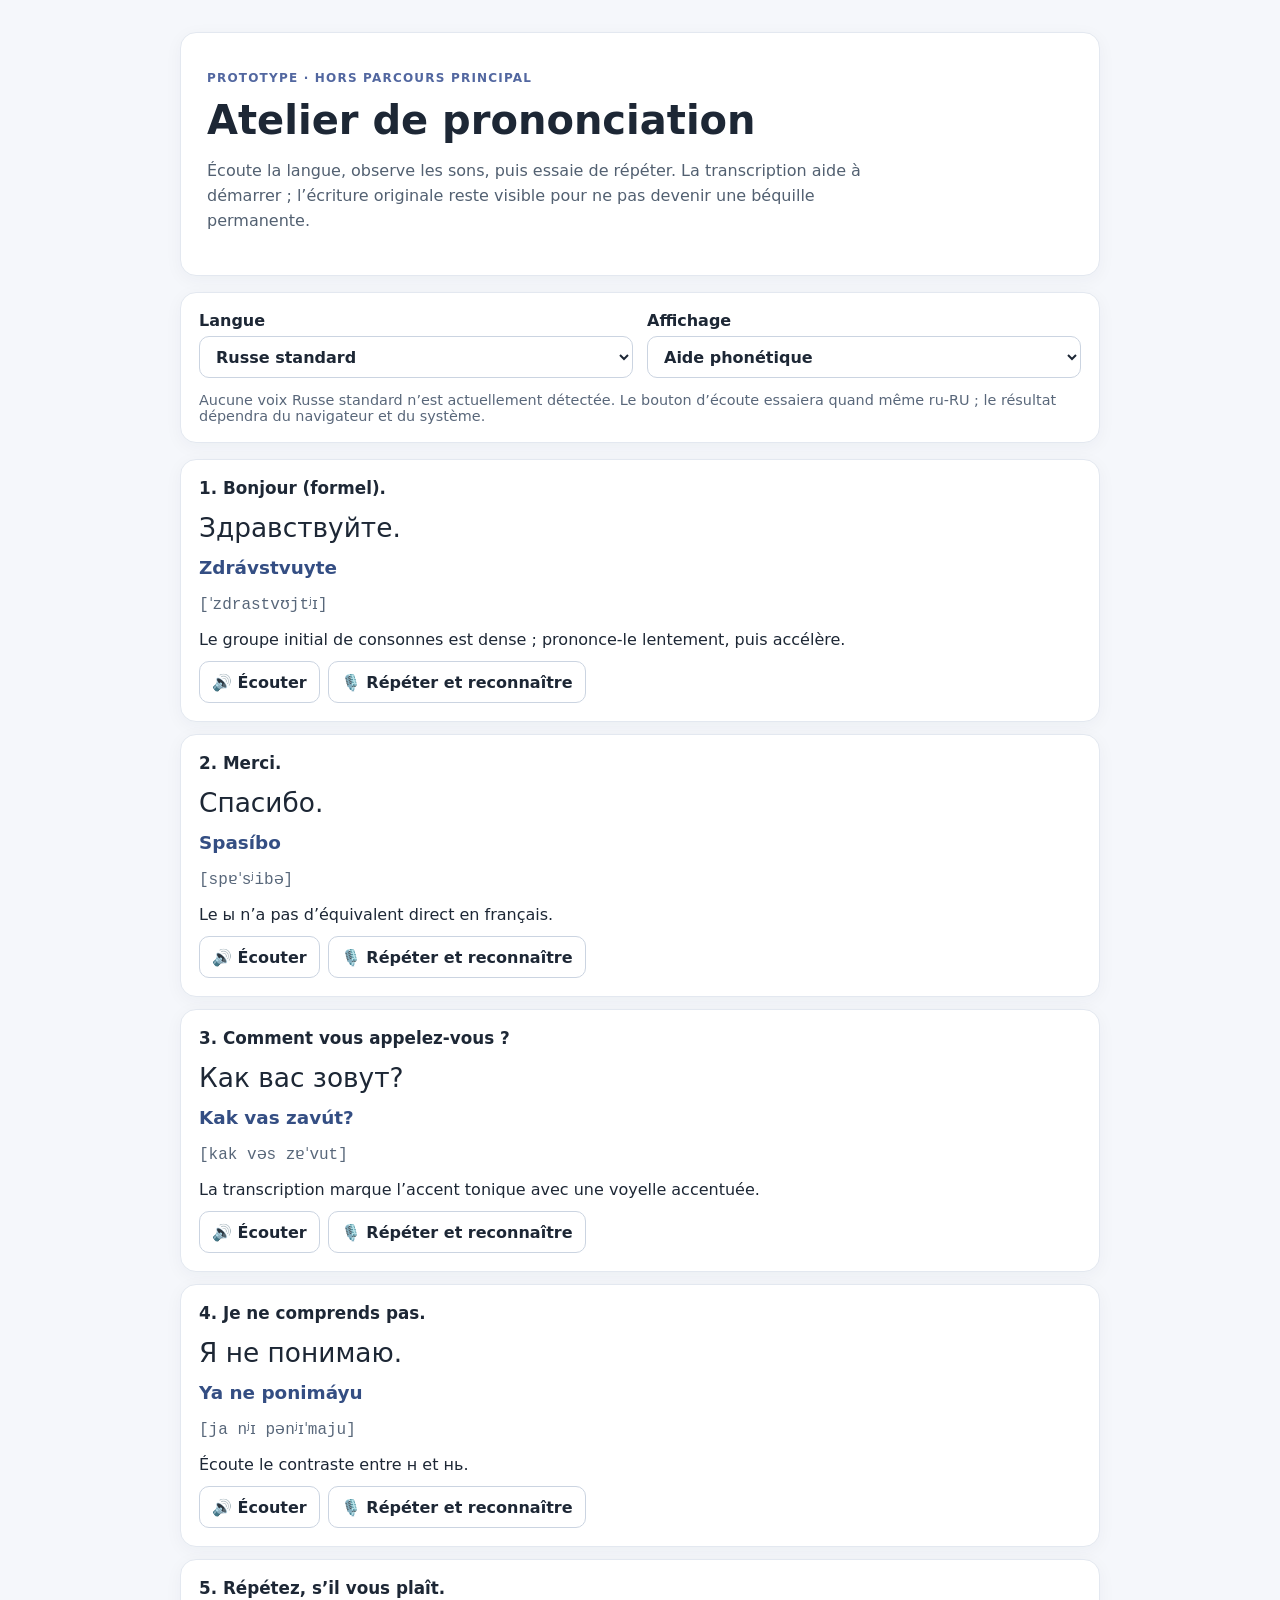
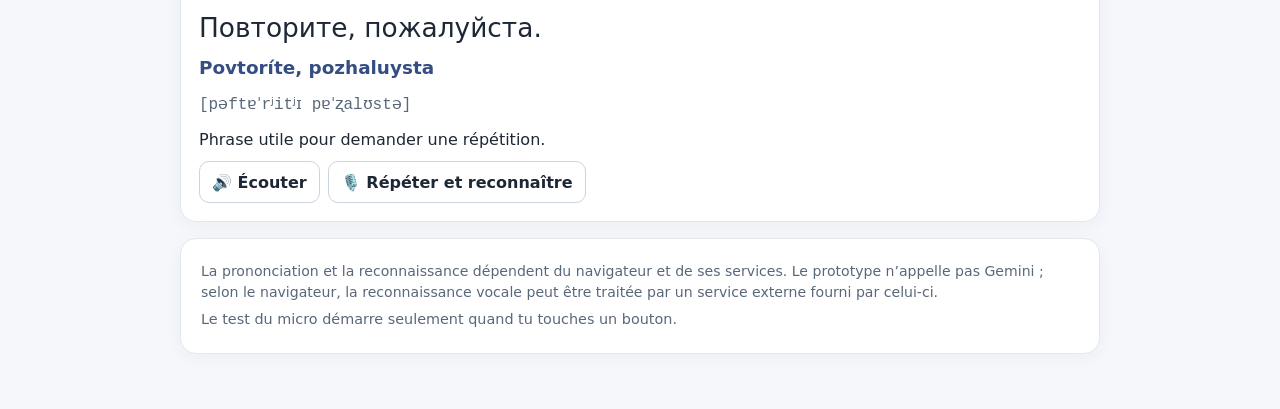
==== experimental/phonetics/index.html @ 9032adb5 "Prototype phonétique russe et arabe" ====
<!doctype html>
<html lang="fr">
<head>
  <meta charset="utf-8">
  <meta name="viewport" content="width=device-width, initial-scale=1">
  <meta name="theme-color" content="#f5f7fb">
  <title>Atelier phonétique expérimental</title>
  <link rel="stylesheet" href="phonetics.css">
</head>
<body>
  <main class="shell">
    <header>
      <p class="eyebrow">PROTOTYPE · HORS PARCOURS PRINCIPAL</p>
      <h1>Atelier de prononciation</h1>
      <p class="intro">Écoute la langue, observe les sons, puis essaie de répéter. La transcription aide à démarrer ; l’écriture originale reste visible pour ne pas devenir une béquille permanente.</p>
    </header>

    <section class="controls" aria-label="Réglages de l’atelier">
      <label>Langue
        <select id="language">
          <option value="ru">Russe standard</option>
          <option value="ar">Arabe standard moderne (الفصحى المعاصرة)</option>
        </select>
      </label>
      <label>Affichage
        <select id="display-mode">
          <option value="guided">Aide phonétique</option>
          <option value="native">Écriture originale d’abord</option>
        </select>
      </label>
      <div id="voice-status" class="status" role="status">Recherche des voix installées…</div>
    </section>

    <section id="phrase-list" class="phrases" aria-live="polite"></section>

    <footer>
      <p>La prononciation et la reconnaissance dépendent du navigateur et de ses services. Le prototype n’appelle pas Gemini ; selon le navigateur, la reconnaissance vocale peut être traitée par un service externe fourni par celui-ci.</p>
      <p id="mic-status" class="status" role="status">Le test du micro démarre seulement quand tu touches un bouton.</p>
    </footer>
  </main>
  <script src="phrases.js"></script>
  <script src="phonetics.js"></script>
</body>
</html>
---- experimental/phonetics/phonetics.css ----
:root { color-scheme: light; font-family: system-ui, "Segoe UI", sans-serif; color: #1d2735; background: #f5f7fb; }
* { box-sizing: border-box; }
body { margin: 0; }
.shell { width: min(920px, 100% - 28px); margin: 32px auto 60px; }
header, .controls, .phrase, footer { background: #fff; border: 1px solid #e3e8f0; border-radius: 16px; box-shadow: 0 4px 18px #18243a0b; }
header { padding: 26px; }
.eyebrow { color: #5267a0; font-size: .75rem; font-weight: 800; letter-spacing: .1em; }
h1 { margin: .25em 0; font-size: clamp(1.6rem, 5vw, 2.5rem); }
.intro { max-width: 70ch; color: #526071; line-height: 1.55; }
.controls { display: grid; grid-template-columns: repeat(2, minmax(0, 1fr)); gap: 14px; padding: 18px; margin: 16px 0; }
label { display: grid; gap: 6px; font-weight: 700; }
select, button { min-height: 42px; border: 1px solid #cbd4e1; border-radius: 10px; padding: 8px 12px; background: white; color: inherit; font: inherit; }
.status { grid-column: 1 / -1; color: #59677a; font-size: .9rem; }
.phrases { display: grid; gap: 12px; }
.phrase { padding: 18px; }
.phrase h2 { margin: 0 0 10px; font-size: 1.05rem; }
.native { font-size: 1.65rem; line-height: 1.55; margin: 8px 0; }
.native[dir="rtl"] { text-align: right; font-family: "Noto Naskh Arabic", "Amiri", "Noto Sans Arabic", serif; }
.roman { font-size: 1.15rem; font-weight: 700; color: #344e83; margin: 6px 0; }
.ipa { font-family: ui-monospace, monospace; color: #58677a; }
.translation { margin: 10px 0; }
.note { color: #687588; font-size: .88rem; }
.buttons { display: flex; flex-wrap: wrap; gap: 8px; margin-top: 12px; }
button { cursor: pointer; font-weight: 650; }
button:hover { background: #f3f6fc; }
button:focus-visible, select:focus-visible { outline: 3px solid #8aabff; outline-offset: 2px; }
footer { margin-top: 16px; padding: 16px 20px; color: #59677a; font-size: .88rem; line-height: 1.5; }
footer p { margin: 6px 0; }
@media (max-width: 580px) { .controls { grid-template-columns: 1fr; } .status { grid-column: auto; } .shell { margin-top: 14px; } header { padding: 20px; } }
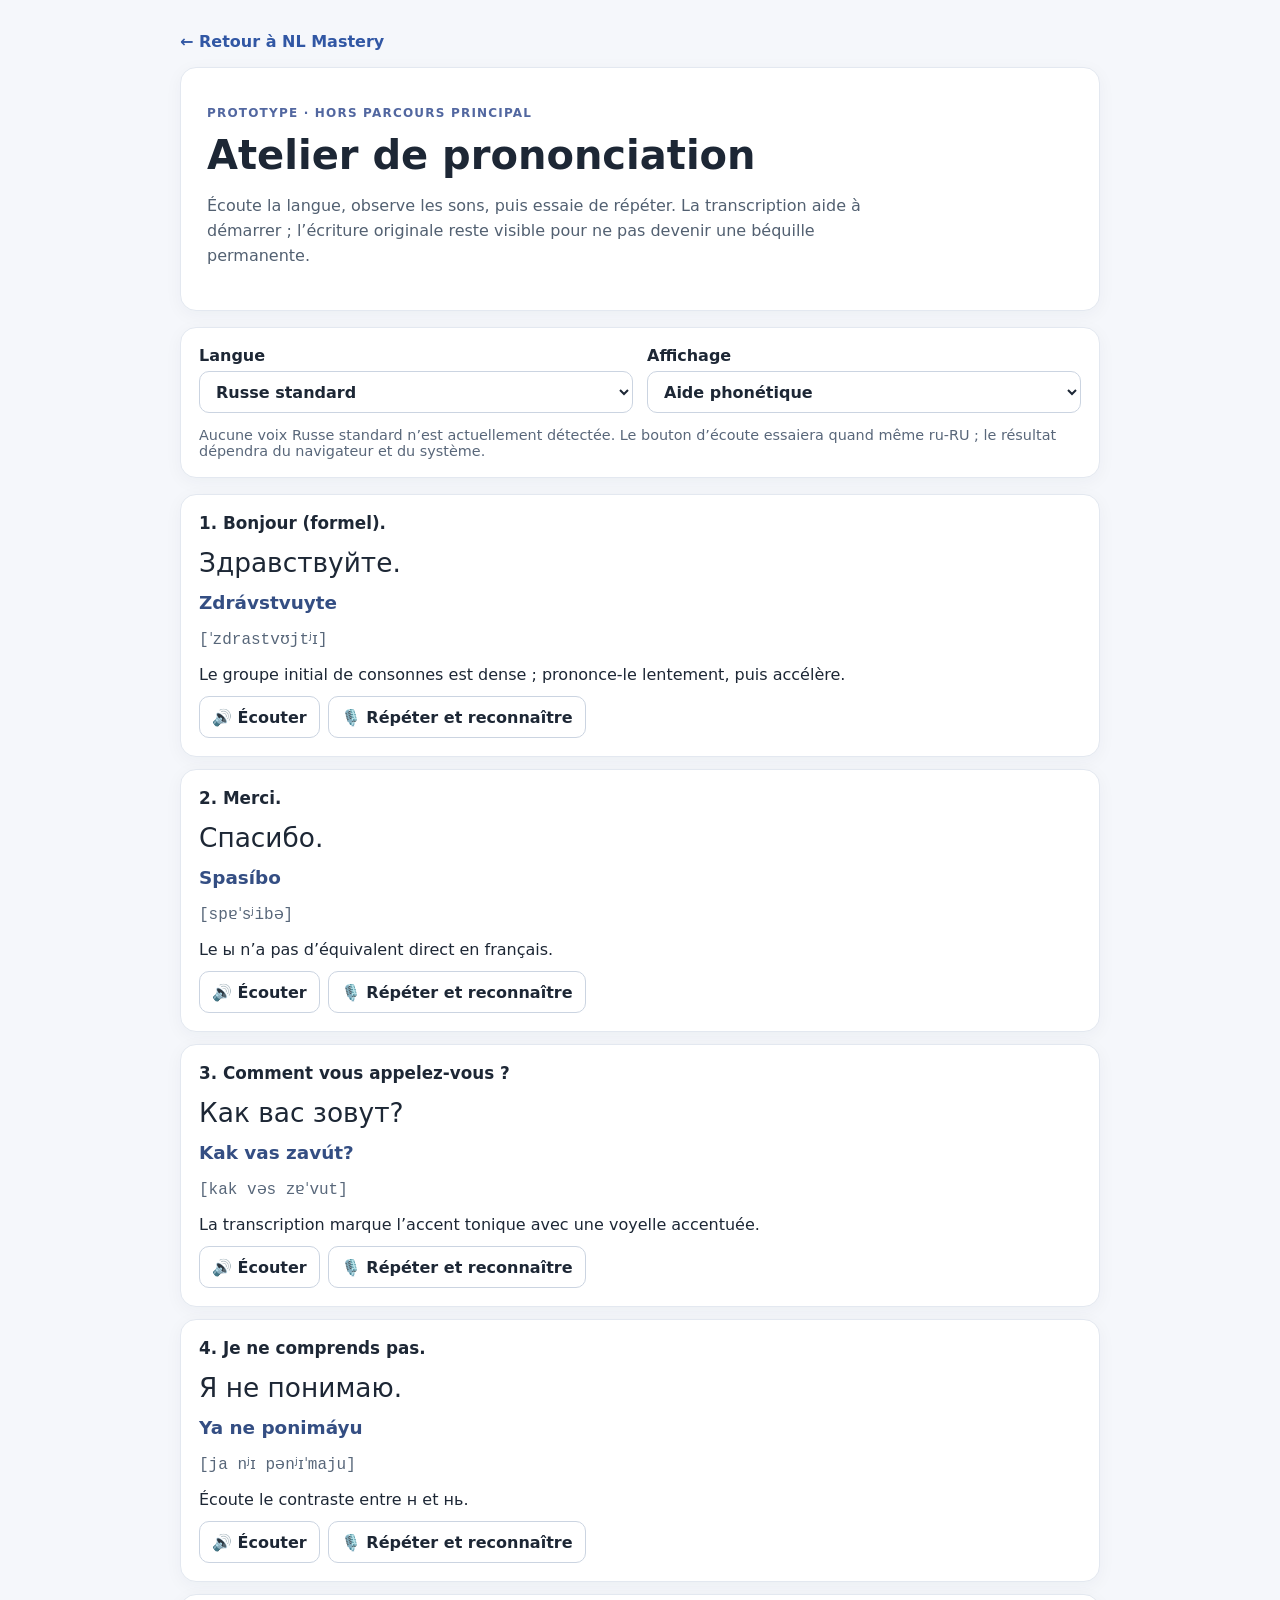
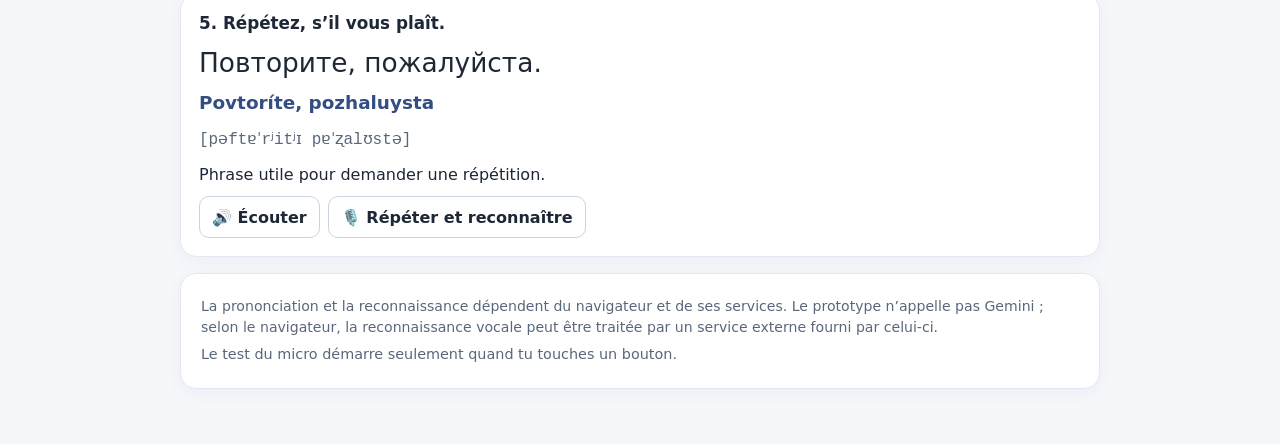
==== commit 28063886: "Ajoute l'atelier russe arabe à l'application" ====
--- a/experimental/phonetics/index.html
+++ b/experimental/phonetics/index.html
@@ -9,6 +9,7 @@
 </head>
 <body>
   <main class="shell">
+    <a class="back-link" href="../../index.html">← Retour à NL Mastery</a>
     <header>
       <p class="eyebrow">PROTOTYPE · HORS PARCOURS PRINCIPAL</p>
       <h1>Atelier de prononciation</h1>
--- a/experimental/phonetics/phonetics.css
+++ b/experimental/phonetics/phonetics.css
@@ -2,6 +2,8 @@
 * { box-sizing: border-box; }
 body { margin: 0; }
 .shell { width: min(920px, 100% - 28px); margin: 32px auto 60px; }
+.back-link { display: inline-block; margin-bottom: 1rem; color: #3157a4; font-weight: 650; text-decoration: none; }
+.back-link:hover { text-decoration: underline; }
 header, .controls, .phrase, footer { background: #fff; border: 1px solid #e3e8f0; border-radius: 16px; box-shadow: 0 4px 18px #18243a0b; }
 header { padding: 26px; }
 .eyebrow { color: #5267a0; font-size: .75rem; font-weight: 800; letter-spacing: .1em; }
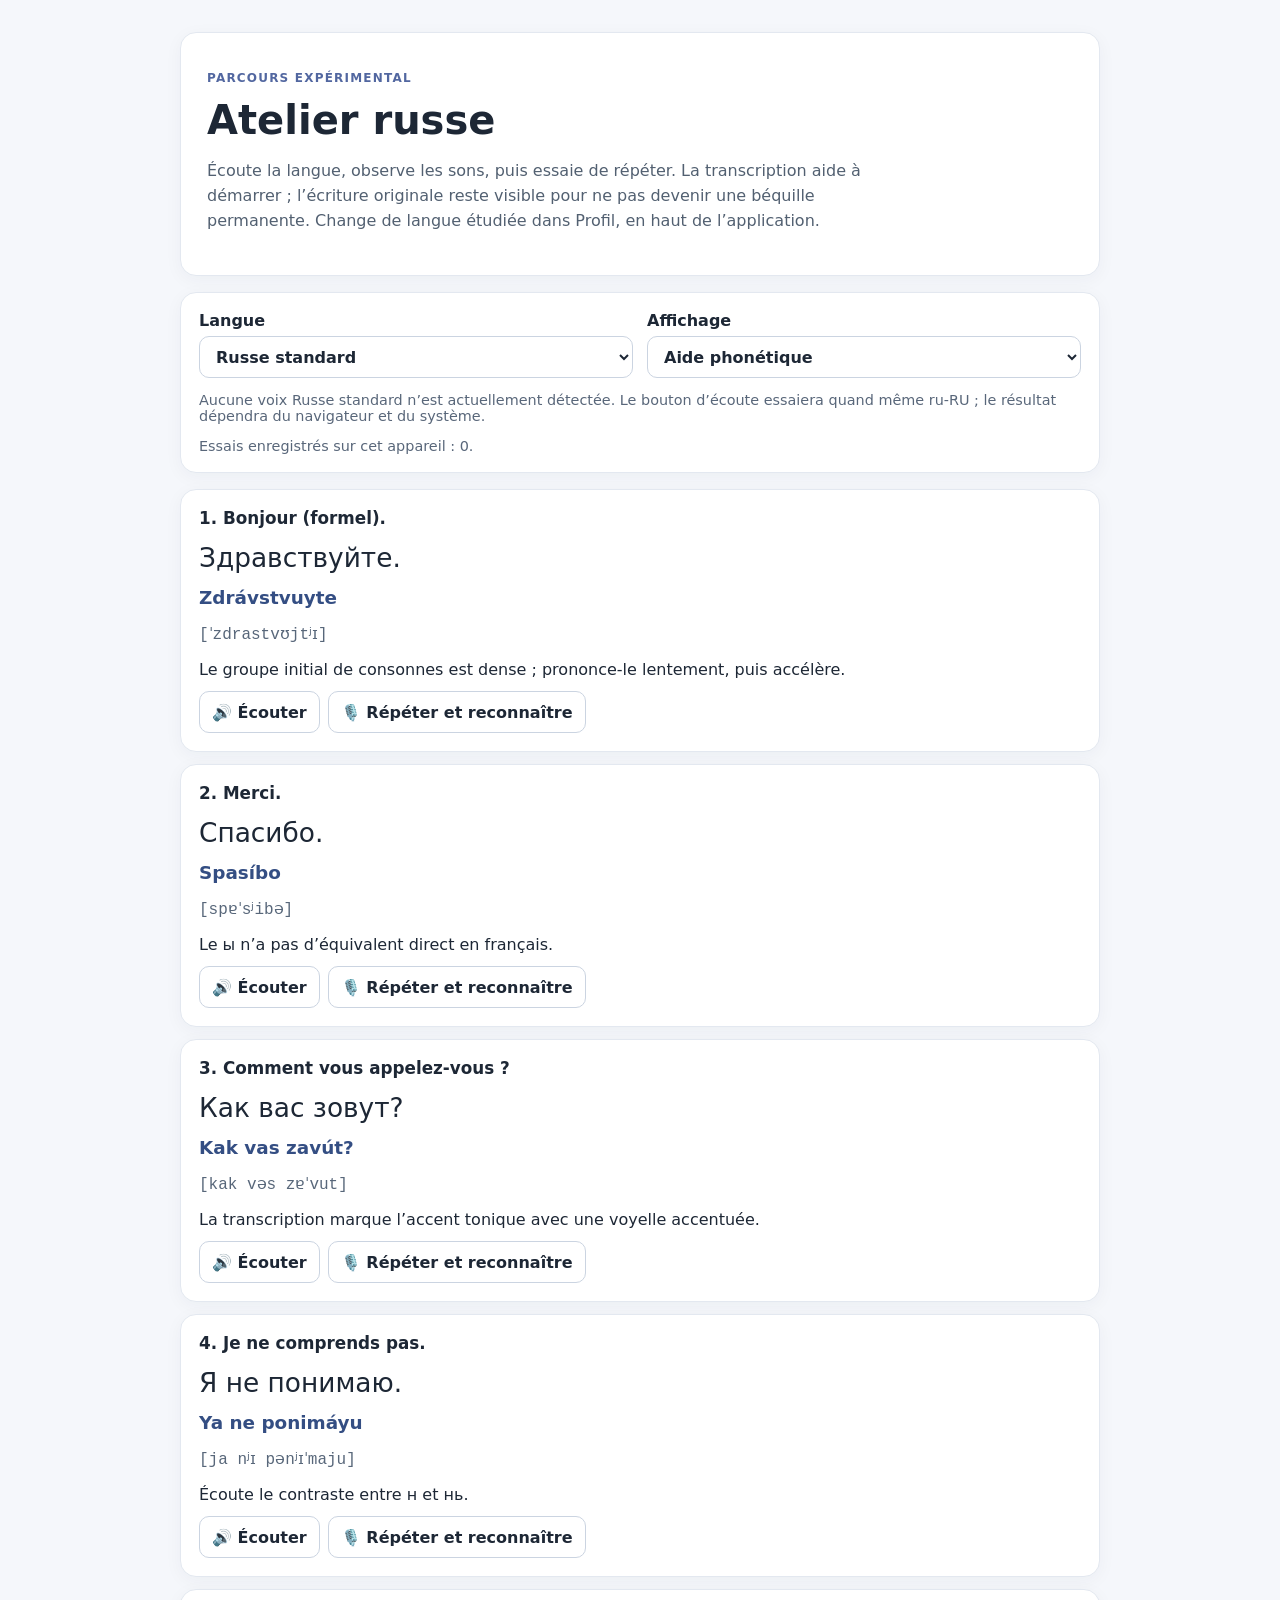
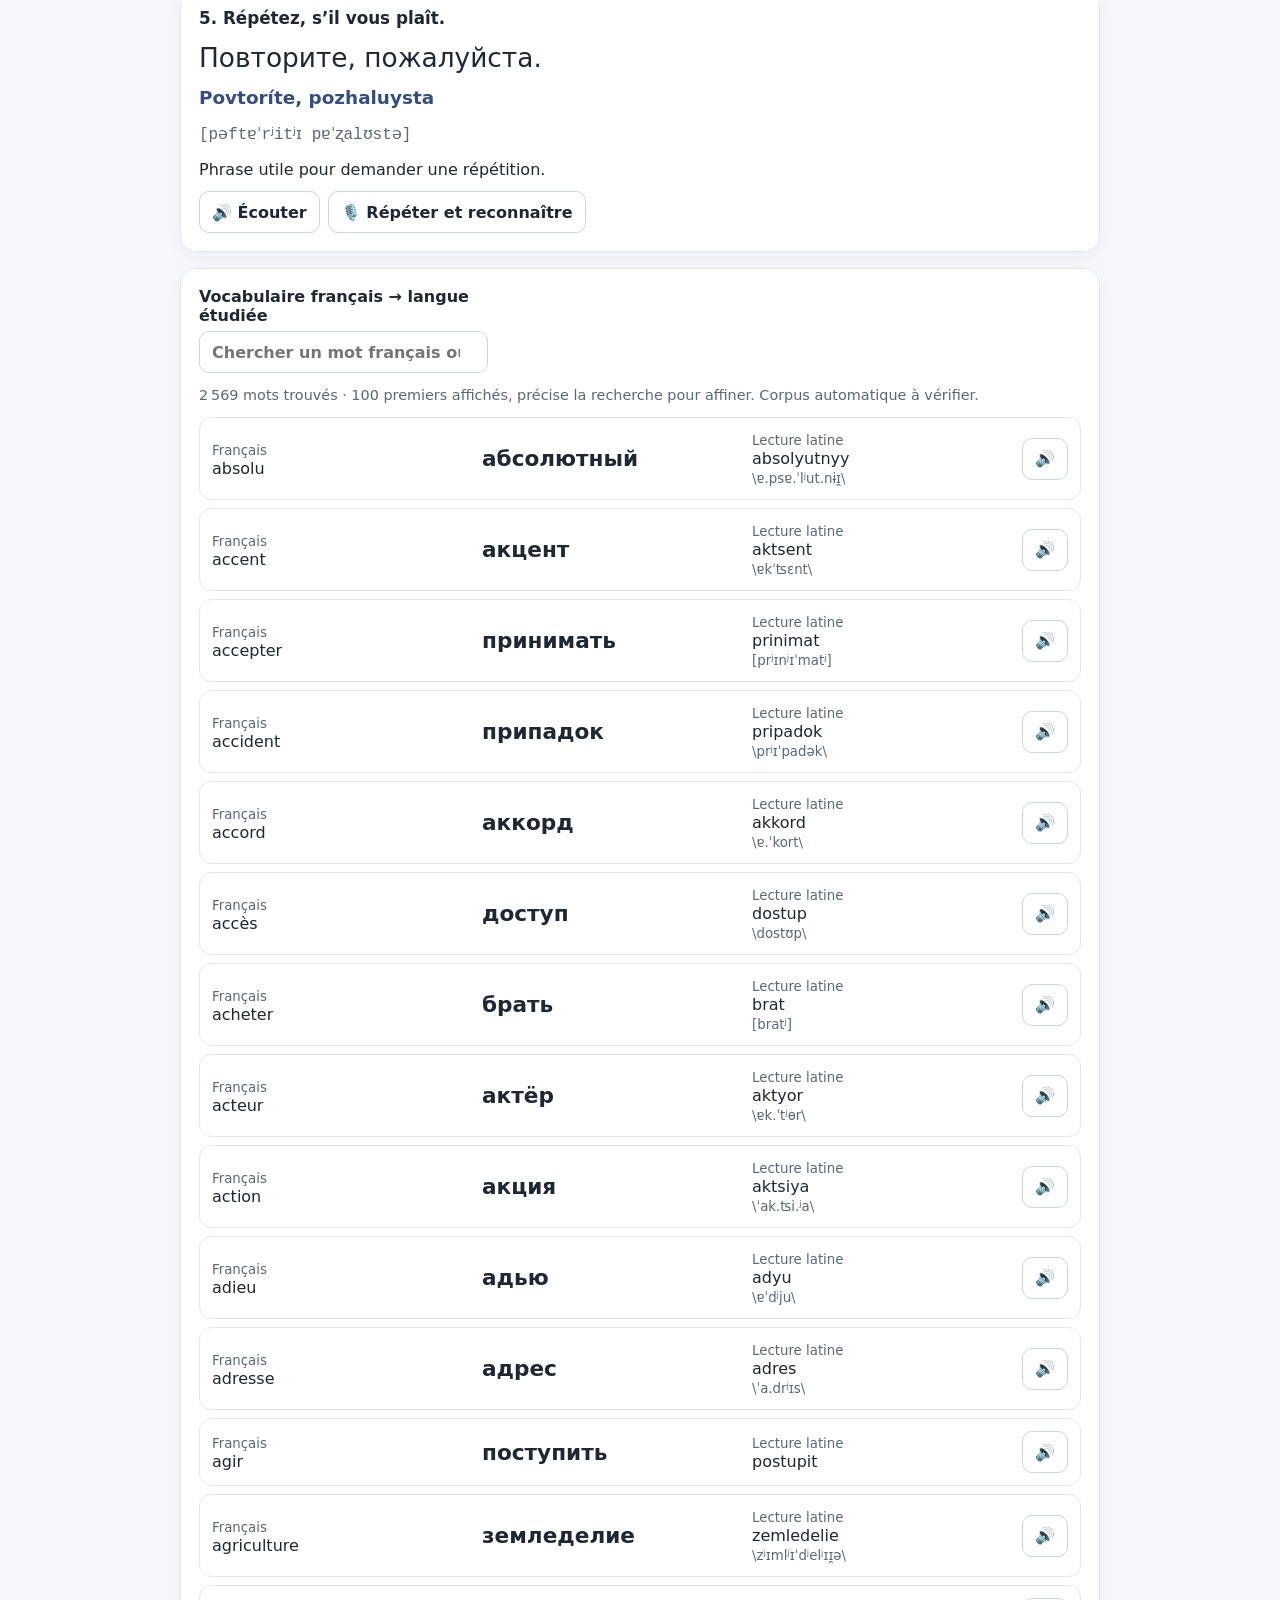
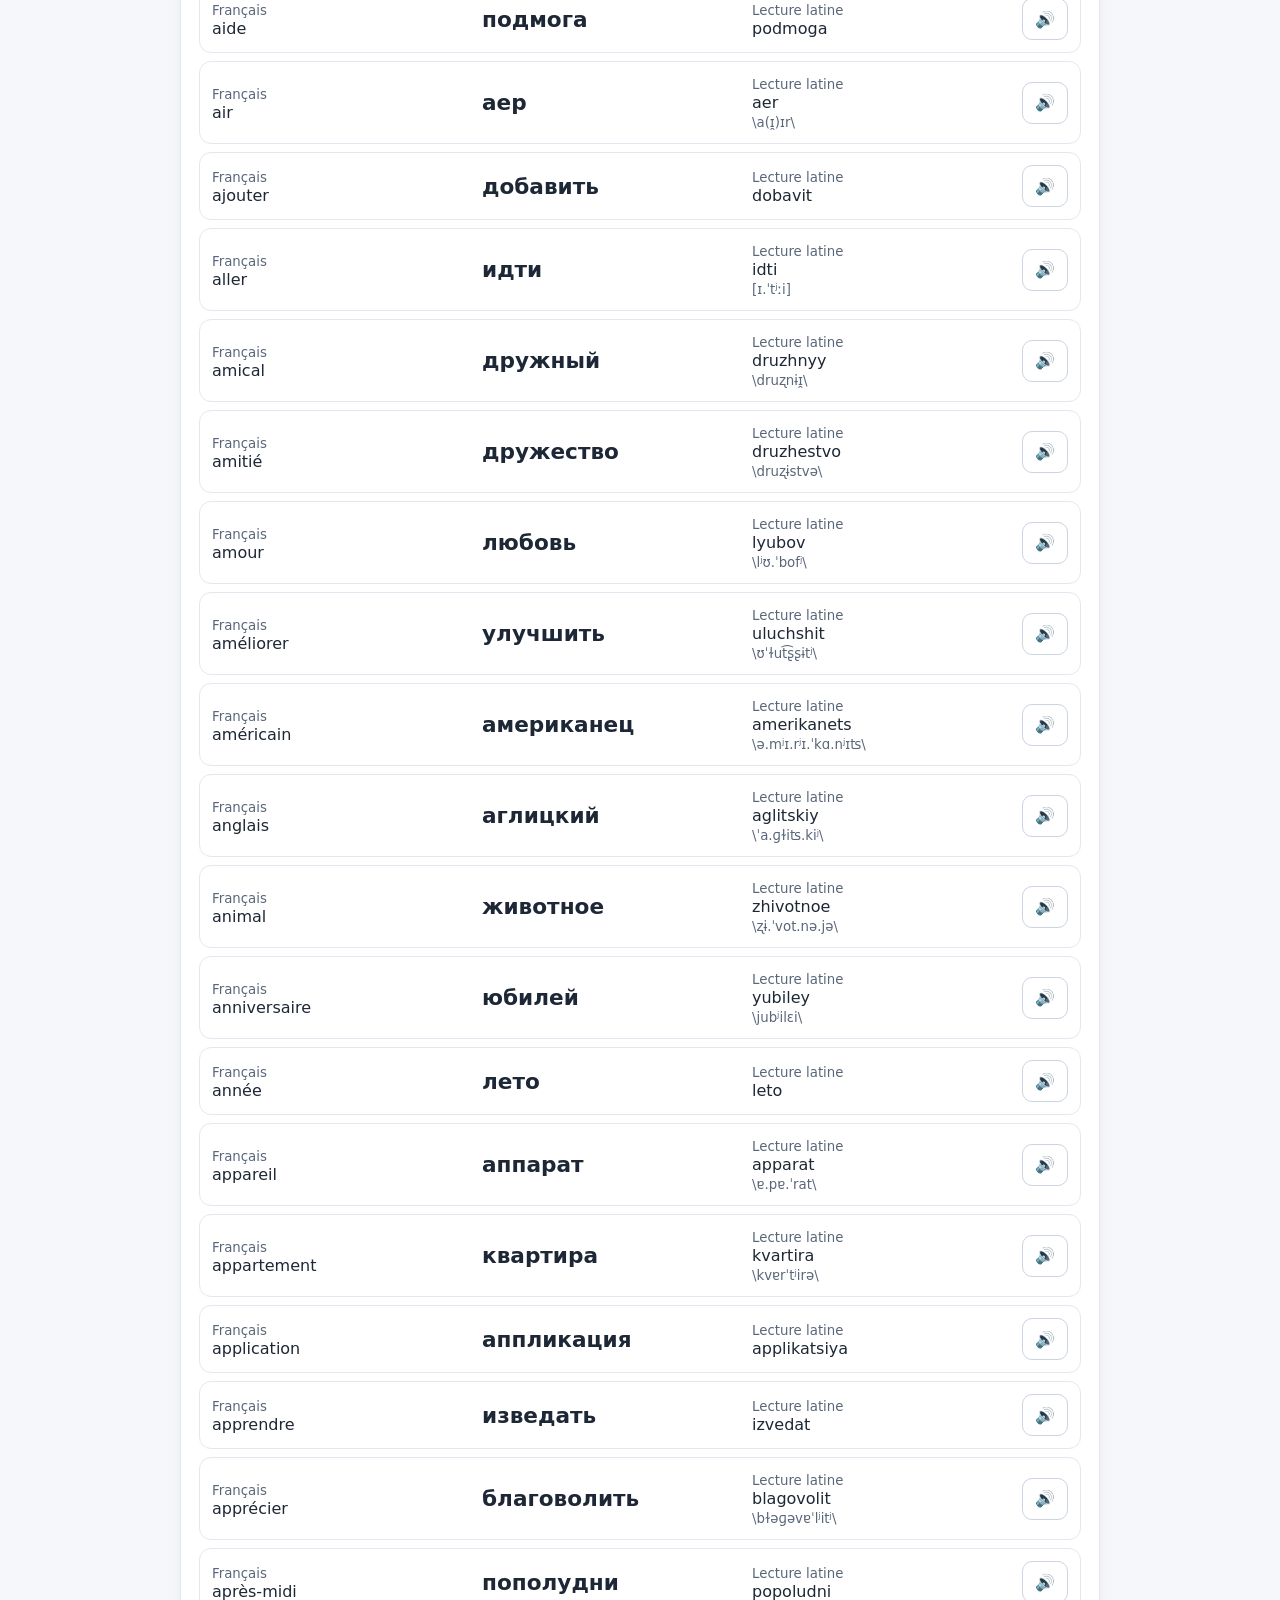
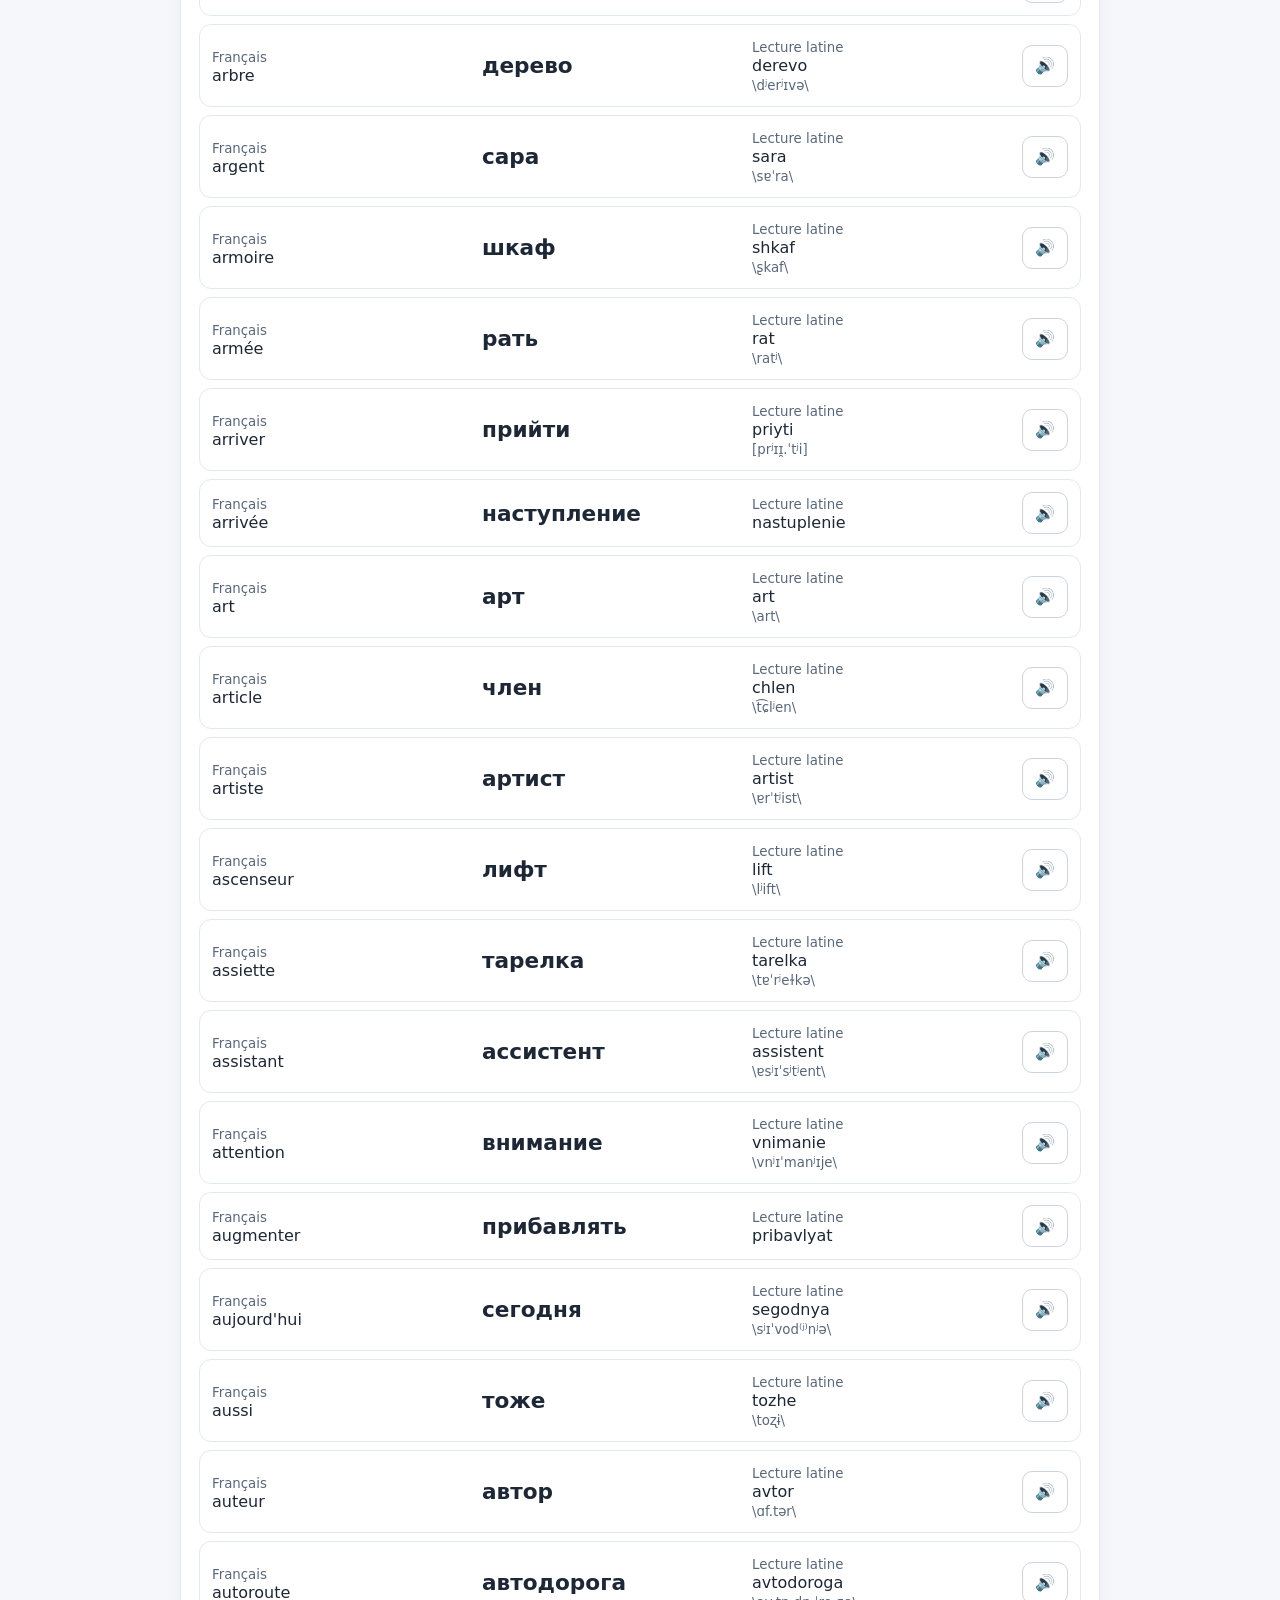
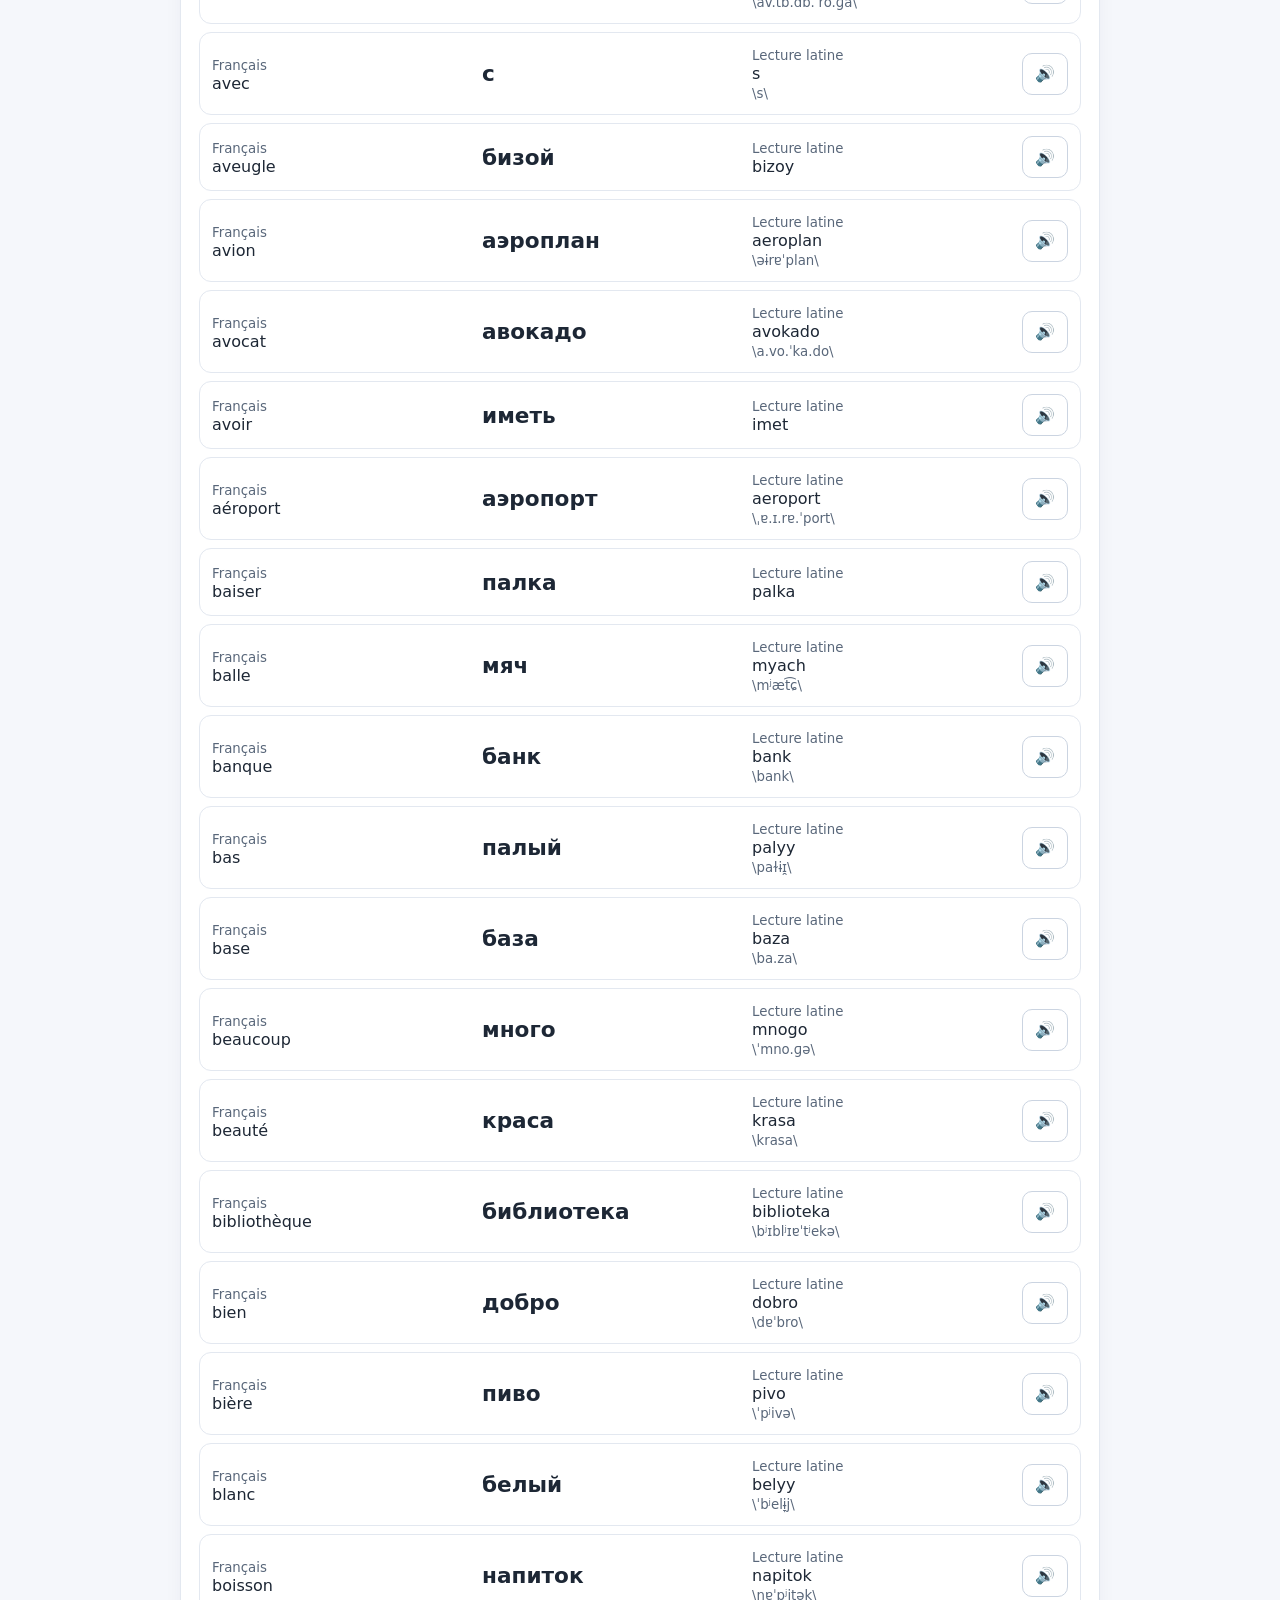
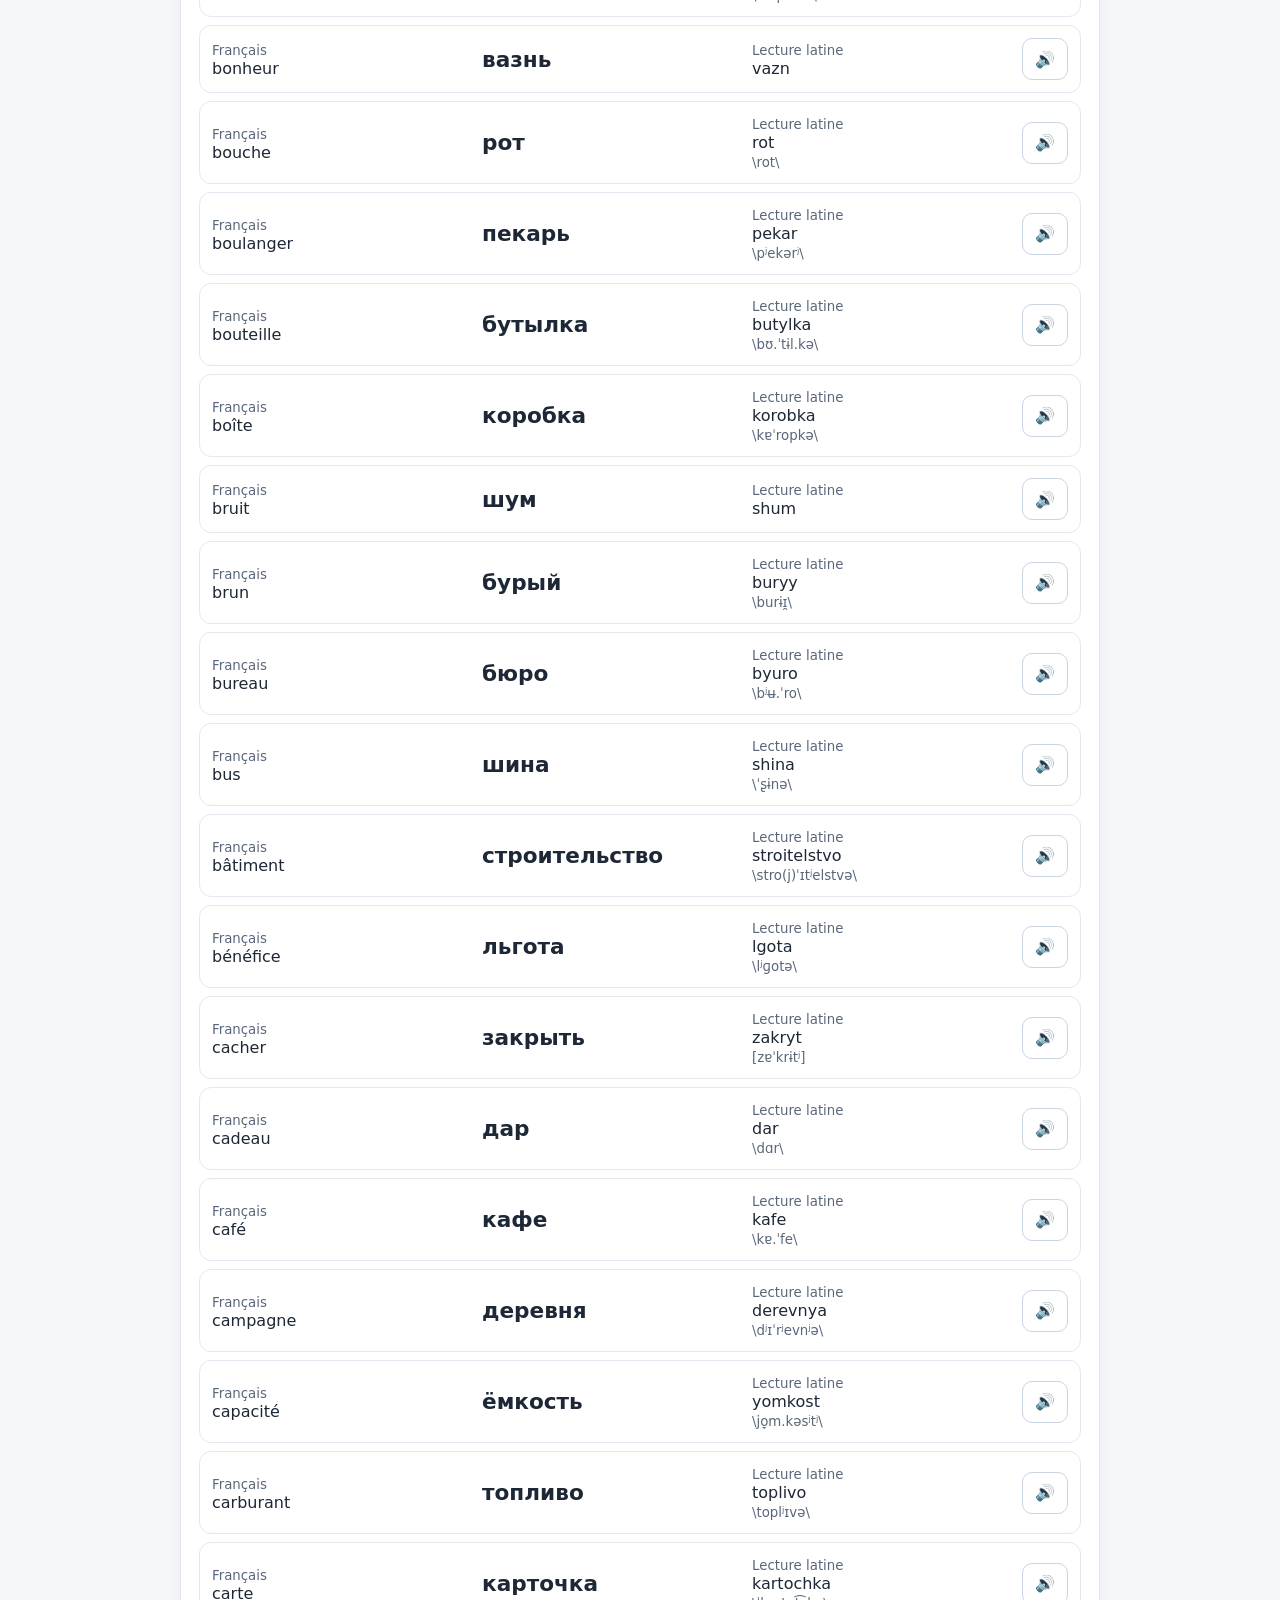
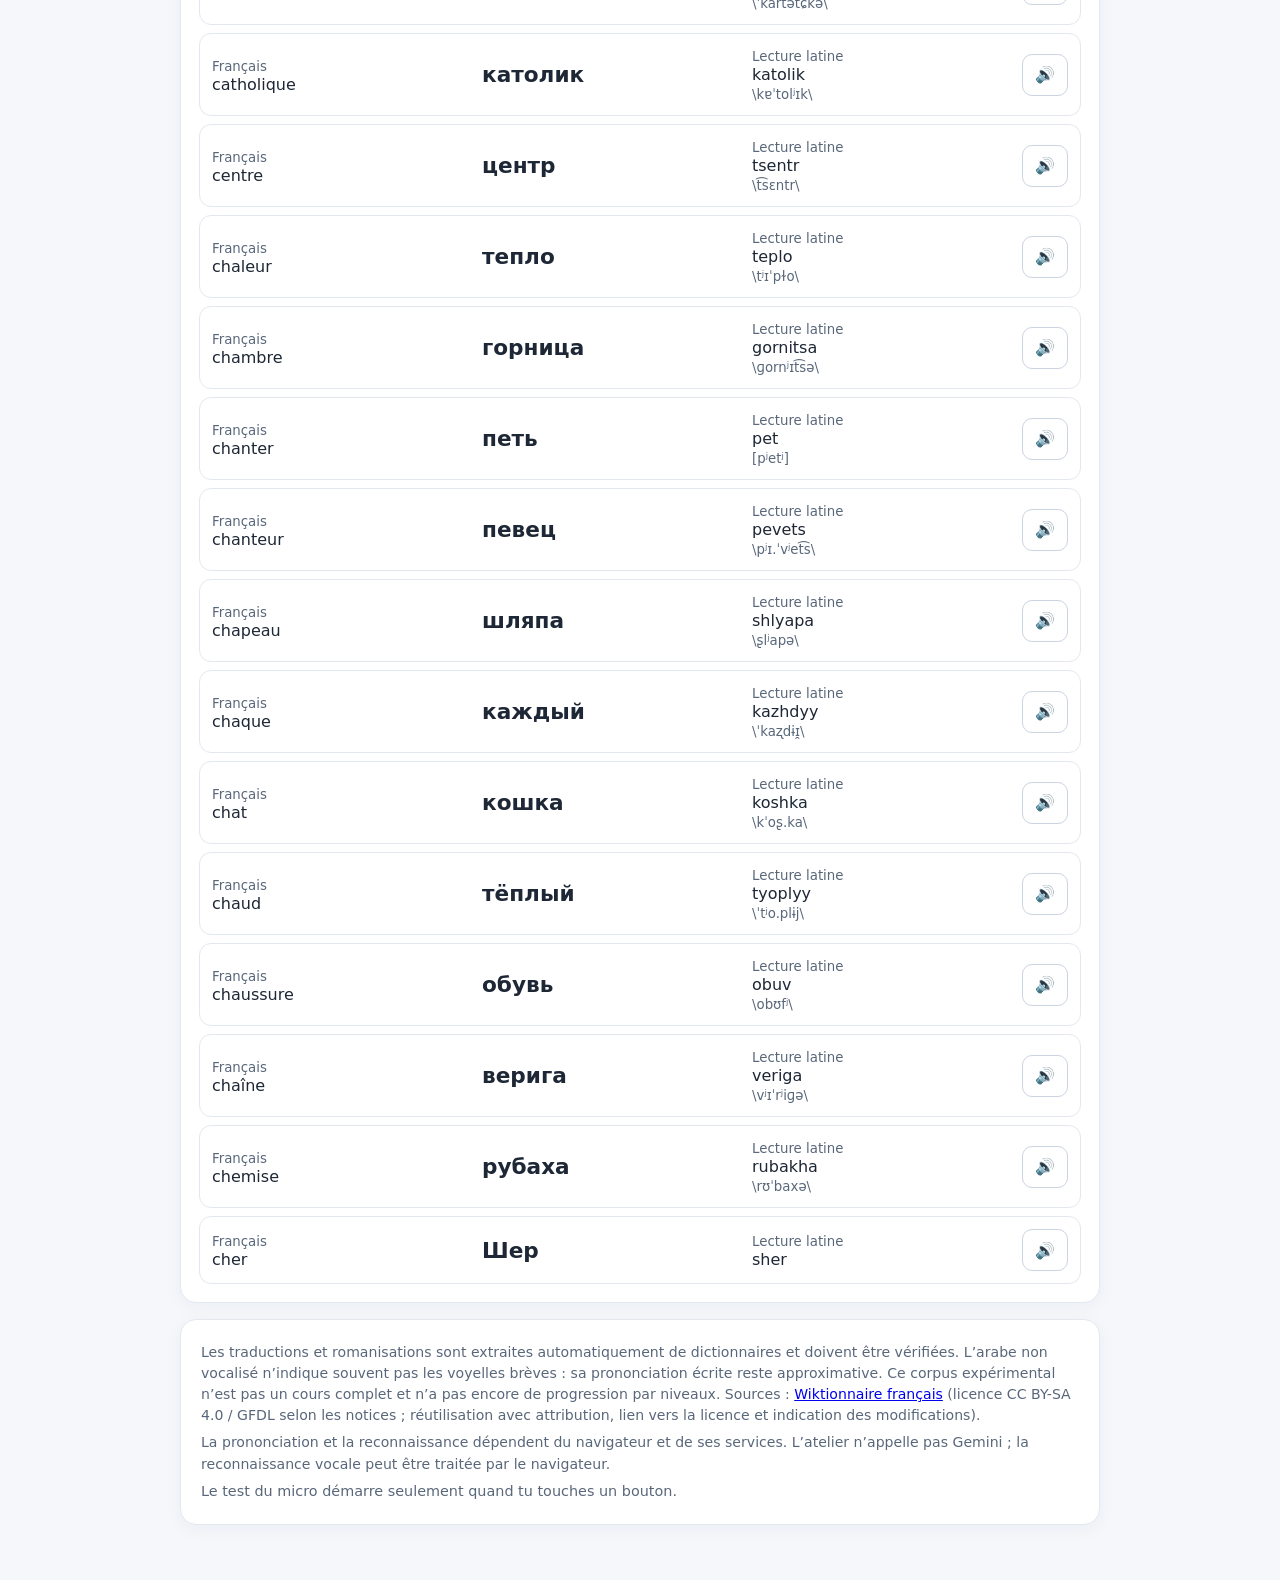
==== commit b1309852: "Intègre les parcours expérimentaux russe et arabe" ====
--- a/experimental/phonetics/index.html
+++ b/experimental/phonetics/index.html
@@ -9,15 +9,14 @@
 </head>
 <body>
   <main class="shell">
-    <a class="back-link" href="../../index.html">← Retour à NL Mastery</a>
     <header>
-      <p class="eyebrow">PROTOTYPE · HORS PARCOURS PRINCIPAL</p>
-      <h1>Atelier de prononciation</h1>
-      <p class="intro">Écoute la langue, observe les sons, puis essaie de répéter. La transcription aide à démarrer ; l’écriture originale reste visible pour ne pas devenir une béquille permanente.</p>
+      <p class="eyebrow">PARCOURS EXPÉRIMENTAL</p>
+      <h1 id="page-title">Atelier de prononciation</h1>
+      <p class="intro">Écoute la langue, observe les sons, puis essaie de répéter. La transcription aide à démarrer ; l’écriture originale reste visible pour ne pas devenir une béquille permanente. Change de langue étudiée dans Profil, en haut de l’application.</p>
     </header>
 
     <section class="controls" aria-label="Réglages de l’atelier">
-      <label>Langue
+        <label hidden>Langue
         <select id="language">
           <option value="ru">Russe standard</option>
           <option value="ar">Arabe standard moderne (الفصحى المعاصرة)</option>
@@ -30,12 +29,22 @@
         </select>
       </label>
       <div id="voice-status" class="status" role="status">Recherche des voix installées…</div>
+      <div id="practice-count" class="status" role="status"></div>
     </section>
 
     <section id="phrase-list" class="phrases" aria-live="polite"></section>
 
+    <section class="controls vocabulary-controls" aria-label="Vocabulaire expérimental">
+      <label for="word-search">Vocabulaire français → langue étudiée
+        <input id="word-search" type="search" placeholder="Chercher un mot français ou sa transcription" autocomplete="off">
+      </label>
+      <div id="vocab-status" class="status" role="status">Chargement du vocabulaire…</div>
+      <div id="word-list" class="words" aria-live="polite"></div>
+    </section>
+
     <footer>
-      <p>La prononciation et la reconnaissance dépendent du navigateur et de ses services. Le prototype n’appelle pas Gemini ; selon le navigateur, la reconnaissance vocale peut être traitée par un service externe fourni par celui-ci.</p>
+      <p>Les traductions et romanisations sont extraites automatiquement de dictionnaires et doivent être vérifiées. L’arabe non vocalisé n’indique souvent pas les voyelles brèves : sa prononciation écrite reste approximative. Ce corpus expérimental n’est pas un cours complet et n’a pas encore de progression par niveaux. Sources : <a href="https://fr.wiktionary.org/" target="_blank" rel="noreferrer">Wiktionnaire français</a> (licence CC BY-SA 4.0 / GFDL selon les notices ; réutilisation avec attribution, lien vers la licence et indication des modifications).</p>
+      <p>La prononciation et la reconnaissance dépendent du navigateur et de ses services. L’atelier n’appelle pas Gemini ; la reconnaissance vocale peut être traitée par le navigateur.</p>
       <p id="mic-status" class="status" role="status">Le test du micro démarre seulement quand tu touches un bouton.</p>
     </footer>
   </main>
--- a/experimental/phonetics/phonetics.css
+++ b/experimental/phonetics/phonetics.css
@@ -11,9 +11,15 @@
 .intro { max-width: 70ch; color: #526071; line-height: 1.55; }
 .controls { display: grid; grid-template-columns: repeat(2, minmax(0, 1fr)); gap: 14px; padding: 18px; margin: 16px 0; }
 label { display: grid; gap: 6px; font-weight: 700; }
-select, button { min-height: 42px; border: 1px solid #cbd4e1; border-radius: 10px; padding: 8px 12px; background: white; color: inherit; font: inherit; }
+select, input, button { min-height: 42px; border: 1px solid #cbd4e1; border-radius: 10px; padding: 8px 12px; background: white; color: inherit; font: inherit; }
 .status { grid-column: 1 / -1; color: #59677a; font-size: .9rem; }
 .phrases { display: grid; gap: 12px; }
+.vocabulary-controls { display: grid; grid-template-columns: minmax(240px, 1fr) 2fr; margin-top:16px; }
+.words { grid-column: 1 / -1; display: grid; gap: 8px; }
+.word { display:grid; grid-template-columns: 1fr 1fr 1fr auto; align-items:center; gap:10px; padding:12px; border:1px solid #e3e8f0; border-radius:12px; background:#fff; }
+.word-native { font-size:1.35rem; font-weight:700; }
+.word-native[dir="rtl"] { text-align:right; }
+.word small { color:#59677a; }
 .phrase { padding: 18px; }
 .phrase h2 { margin: 0 0 10px; font-size: 1.05rem; }
 .native { font-size: 1.65rem; line-height: 1.55; margin: 8px 0; }
@@ -28,4 +34,4 @@
 button:focus-visible, select:focus-visible { outline: 3px solid #8aabff; outline-offset: 2px; }
 footer { margin-top: 16px; padding: 16px 20px; color: #59677a; font-size: .88rem; line-height: 1.5; }
 footer p { margin: 6px 0; }
-@media (max-width: 580px) { .controls { grid-template-columns: 1fr; } .status { grid-column: auto; } .shell { margin-top: 14px; } header { padding: 20px; } }
+@media (max-width: 680px) { .controls, .vocabulary-controls { grid-template-columns: 1fr; } .status, .words { grid-column: auto; } .word { grid-template-columns:1fr 1fr; } .shell { margin-top: 14px; } header { padding: 20px; } }
